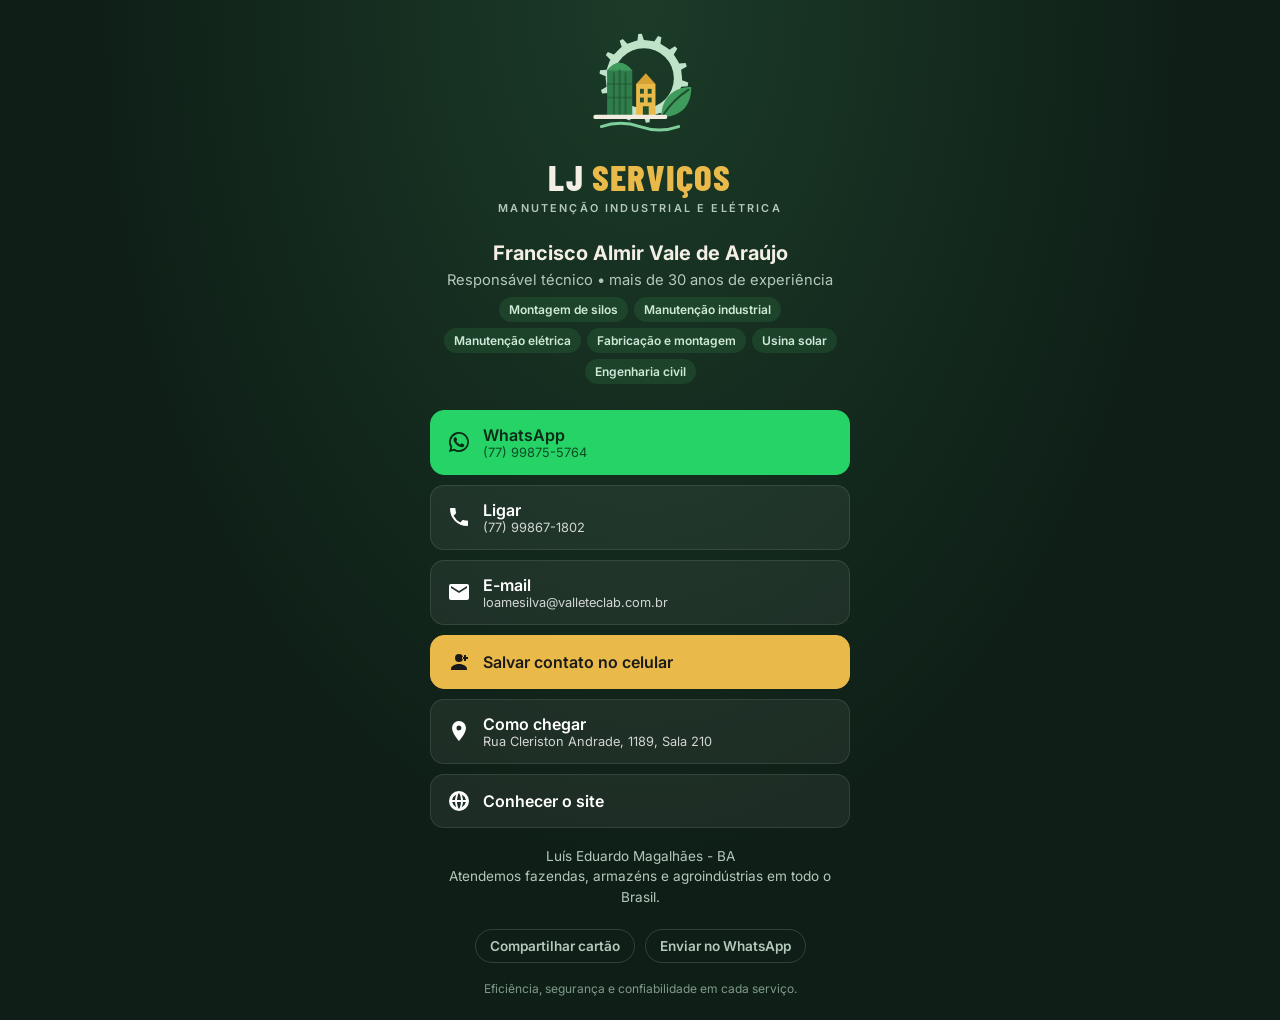
==== cartao.html @ 7dff913b "Adiciona cartão digital para compartilhamento Página cartao.html com botões de WhatsApp, ligar, e-ma" ====
<!DOCTYPE html>
<html lang="pt-BR">
<head>
  <meta charset="UTF-8">
  <meta name="viewport" content="width=device-width, initial-scale=1.0">
  <title>Cartão digital | LJ Serviços</title>
  <meta name="description" content="Cartão digital da LJ Serviços: manutenção industrial e elétrica, montagem de silos, fabricação e engenharia para o agronegócio. Luís Eduardo Magalhães - BA.">
  <meta property="og:title" content="LJ Serviços | Cartão digital">
  <meta property="og:description" content="Francisco Almir Vale de Araújo. Manutenção industrial e elétrica, montagem de silos e engenharia para o agro. Toque para salvar o contato.">
  <meta property="og:type" content="profile">
  <meta property="og:image" content="https://site-production-16ce.up.railway.app/assets/brand/cartao-lj-servicos-og.png">
  <meta property="og:url" content="https://site-production-16ce.up.railway.app/cartao.html">
  <meta name="theme-color" content="#1f4d2e">
  <link rel="icon" href="assets/img/favicon.svg" type="image/svg+xml">
  <link rel="preconnect" href="https://fonts.googleapis.com">
  <link rel="preconnect" href="https://fonts.gstatic.com" crossorigin>
  <link href="https://fonts.googleapis.com/css2?family=Barlow+Condensed:wght@700;800&family=Inter:wght@400;500;600;700&display=swap" rel="stylesheet">
  <style>
    :root { --green: #1f4d2e; --green-2: #2f7d4a; --leaf: #3f9b5b; --gold: #e9b949; --bg: #0f1f17; --text: #f4efe4; --muted: #b4c9bb; }
    * { box-sizing: border-box; }
    html, body { margin: 0; }
    body { font-family: Inter, system-ui, sans-serif; background: radial-gradient(ellipse at 50% 0%, #1b3b28, var(--bg) 60%); color: var(--text); min-height: 100vh; display: flex; align-items: center; justify-content: center; padding: 24px 16px; }
    .card { width: 100%; max-width: 420px; text-align: center; }
    .mark { width: 120px; height: 120px; margin: 0 auto 10px; }
    .brand { font-family: "Barlow Condensed", Inter, sans-serif; font-weight: 800; font-size: 2.3rem; letter-spacing: .03em; text-transform: uppercase; line-height: 1; }
    .brand span { color: var(--gold); }
    .tag { font-size: .68rem; letter-spacing: .2em; text-transform: uppercase; color: var(--muted); font-weight: 600; margin-top: 6px; }
    .person { margin: 26px 0 6px; font-weight: 700; font-size: 1.25rem; }
    .role { color: var(--muted); font-size: .92rem; }
    .actions { display: grid; gap: 10px; margin: 26px 0 18px; }
    .btn { display: flex; align-items: center; gap: 12px; padding: 14px 16px; border-radius: 14px; background: rgba(255,255,255,.06); border: 1px solid rgba(255,255,255,.1); color: #fff; text-decoration: none; font-weight: 600; font-size: 1rem; transition: .15s; }
    .btn:active { transform: scale(.98); }
    .btn:hover { background: rgba(255,255,255,.1); }
    .btn svg { width: 24px; height: 24px; flex-shrink: 0; fill: currentColor; }
    .btn--wa { background: #25d366; border-color: #25d366; color: #0b2b16; }
    .btn--wa:hover { background: #30e072; }
    .btn--gold { background: var(--gold); border-color: var(--gold); color: #1a1a1a; }
    .btn--gold:hover { background: #f3c85c; }
    .btn small { display: block; font-weight: 400; font-size: .8rem; opacity: .8; }
    .btn > span { text-align: left; }
    .services { display: flex; flex-wrap: wrap; justify-content: center; gap: 6px; margin-top: 8px; }
    .services li { list-style: none; font-size: .75rem; font-weight: 600; padding: 5px 10px; border-radius: 999px; background: rgba(63,155,91,.18); color: #cfe9d8; }
    .services { padding: 0; }
    .addr { color: var(--muted); font-size: .85rem; margin-top: 18px; line-height: 1.5; }
    .share { margin-top: 22px; display: flex; gap: 10px; justify-content: center; }
    .share button, .share a { font: inherit; font-size: .85rem; font-weight: 600; color: var(--muted); background: none; border: 1px solid rgba(255,255,255,.15); border-radius: 999px; padding: 8px 14px; cursor: pointer; text-decoration: none; }
    .share button:hover, .share a:hover { color: #fff; border-color: #fff; }
    .foot { margin-top: 18px; font-size: .75rem; color: #7f9a88; }
    .foot a { color: inherit; }
  </style>
</head>
<body>
  <main class="card">
    <img class="mark" src="assets/img/logo-lj-dark.svg" alt="LJ Serviços">
    <div class="brand">LJ <span>Serviços</span></div>
    <div class="tag">Manutenção Industrial e Elétrica</div>

    <div class="person">Francisco Almir Vale de Araújo</div>
    <div class="role">Responsável técnico &bull; mais de 30 anos de experiência</div>

    <ul class="services">
      <li>Montagem de silos</li><li>Manutenção industrial</li><li>Manutenção elétrica</li><li>Fabricação e montagem</li><li>Usina solar</li><li>Engenharia civil</li>
    </ul>

    <div class="actions">
      <a class="btn btn--wa" href="https://wa.me/5577998755764?text=Ol%C3%A1!%20Recebi%20o%20cart%C3%A3o%20digital%20da%20LJ%20Servi%C3%A7os%20e%20gostaria%20de%20um%20or%C3%A7amento." target="_blank" rel="noopener">
        <svg viewBox="0 0 24 24"><path d="M12 2a10 10 0 0 0-8.6 15.1L2 22l5-1.3A10 10 0 1 0 12 2Zm0 18.2a8.2 8.2 0 0 1-4.2-1.2l-.3-.2-3 .8.8-2.9-.2-.3A8.2 8.2 0 1 1 12 20.2Zm4.5-6.1c-.2-.1-1.5-.7-1.7-.8-.2-.1-.4-.1-.6.1-.2.2-.6.8-.8 1-.1.2-.3.2-.5.1-.7-.3-1.5-.7-2.2-1.4-.6-.6-1-1.2-1.3-1.8-.1-.2 0-.4.1-.5l.4-.5.2-.4c.1-.2 0-.3 0-.4l-.8-1.8c-.2-.5-.4-.4-.6-.4h-.5c-.2 0-.5.1-.7.3-.2.3-.9.9-.9 2.2s1 2.5 1.1 2.7c.1.2 1.9 2.9 4.6 4.1 1.7.7 2.3.8 3.1.6.5-.1 1.5-.6 1.7-1.2.2-.6.2-1.1.1-1.2 0-.1-.2-.2-.4-.3Z"/></svg>
        <span>WhatsApp<small>(77) 99875-5764</small></span>
      </a>
      <a class="btn" href="tel:+5577998671802">
        <svg viewBox="0 0 24 24"><path d="M6.6 10.8a15.1 15.1 0 0 0 6.6 6.6l2.2-2.2c.3-.3.7-.4 1-.2 1.1.4 2.3.6 3.6.6.6 0 1 .4 1 1V20c0 .6-.4 1-1 1A17 17 0 0 1 3 4c0-.6.4-1 1-1h3.5c.6 0 1 .4 1 1 0 1.3.2 2.5.6 3.6.1.3 0 .7-.2 1l-2.3 2.2Z"/></svg>
        <span>Ligar<small>(77) 99867-1802</small></span>
      </a>
      <a class="btn" href="mailto:loamesilva@valleteclab.com.br">
        <svg viewBox="0 0 24 24"><path d="M20 4H4a2 2 0 0 0-2 2v12a2 2 0 0 0 2 2h16a2 2 0 0 0 2-2V6a2 2 0 0 0-2-2Zm0 4-8 5-8-5V6l8 5 8-5v2Z"/></svg>
        <span>E-mail<small>loamesilva@valleteclab.com.br</small></span>
      </a>
      <a class="btn btn--gold" href="assets/lj-servicos.vcf" download="LJ-Servicos-Francisco-Almir.vcf">
        <svg viewBox="0 0 24 24"><path d="M12 12a4 4 0 1 0 0-8 4 4 0 0 0 0 8Zm0 2c-3.3 0-8 1.7-8 5v1h16v-1c0-3.3-4.7-5-8-5Zm7-9v2h2v2h-2v2h-2V9h-2V7h2V5h2Z"/></svg>
        <span>Salvar contato no celular</span>
      </a>
      <a class="btn" href="https://www.google.com/maps/search/?api=1&query=Rua+Cleriston+Andrade%2C+1189%2C+Lu%C3%ADs+Eduardo+Magalh%C3%A3es+-+BA" target="_blank" rel="noopener">
        <svg viewBox="0 0 24 24"><path d="M12 2a7 7 0 0 0-7 7c0 5.2 7 13 7 13s7-7.8 7-13a7 7 0 0 0-7-7Zm0 9.5A2.5 2.5 0 1 1 12 6.5a2.5 2.5 0 0 1 0 5Z"/></svg>
        <span>Como chegar<small>Rua Cleriston Andrade, 1189, Sala 210</small></span>
      </a>
      <a class="btn" href="index.html">
        <svg viewBox="0 0 24 24"><path d="M12 2a10 10 0 1 0 0 20 10 10 0 0 0 0-20Zm6.9 9h-2.9a15.7 15.7 0 0 0-1.4-5.4A8 8 0 0 1 18.9 11ZM12 4c.9 1.3 1.7 3.3 2 7h-4c.3-3.7 1.1-5.7 2-7ZM5.1 13h2.9c.2 2.1.7 3.9 1.4 5.4A8 8 0 0 1 5.1 13Zm2.9-2H5.1a8 8 0 0 1 4.3-5.4C8.7 7.1 8.2 8.9 8 11Zm4 9c-.9-1.3-1.7-3.3-2-7h4c-.3 3.7-1.1 5.7-2 7Zm2.6-1.6c.7-1.5 1.2-3.3 1.4-5.4h2.9a8 8 0 0 1-4.3 5.4Z"/></svg>
        <span>Conhecer o site</span>
      </a>
    </div>

    <div class="addr">Luís Eduardo Magalhães - BA<br>Atendemos fazendas, armazéns e agroindústrias em todo o Brasil.</div>

    <div class="share">
      <button type="button" id="btnShare">Compartilhar cartão</button>
      <a href="https://wa.me/?text=Cart%C3%A3o%20digital%20LJ%20Servi%C3%A7os%20-%20Manuten%C3%A7%C3%A3o%20Industrial%20e%20El%C3%A9trica%3A%20https%3A%2F%2Fsite-production-16ce.up.railway.app%2Fcartao.html" target="_blank" rel="noopener">Enviar no WhatsApp</a>
    </div>
    <div class="foot">Eficiência, segurança e confiabilidade em cada serviço.</div>
  </main>
  <script>
    (function () {
      var b = document.getElementById("btnShare");
      var data = { title: "LJ Serviços - Cartão digital", text: "Manutenção Industrial e Elétrica para o agro. Francisco Almir Vale de Araújo.", url: location.href };
      if (navigator.share) {
        b.addEventListener("click", function () { navigator.share(data).catch(function () {}); });
      } else {
        b.addEventListener("click", function () {
          (navigator.clipboard ? navigator.clipboard.writeText(location.href) : Promise.reject()).then(function () { b.textContent = "Link copiado!"; }, function () { prompt("Copie o link:", location.href); });
        });
      }
    })();
  </script>
</body>
</html>
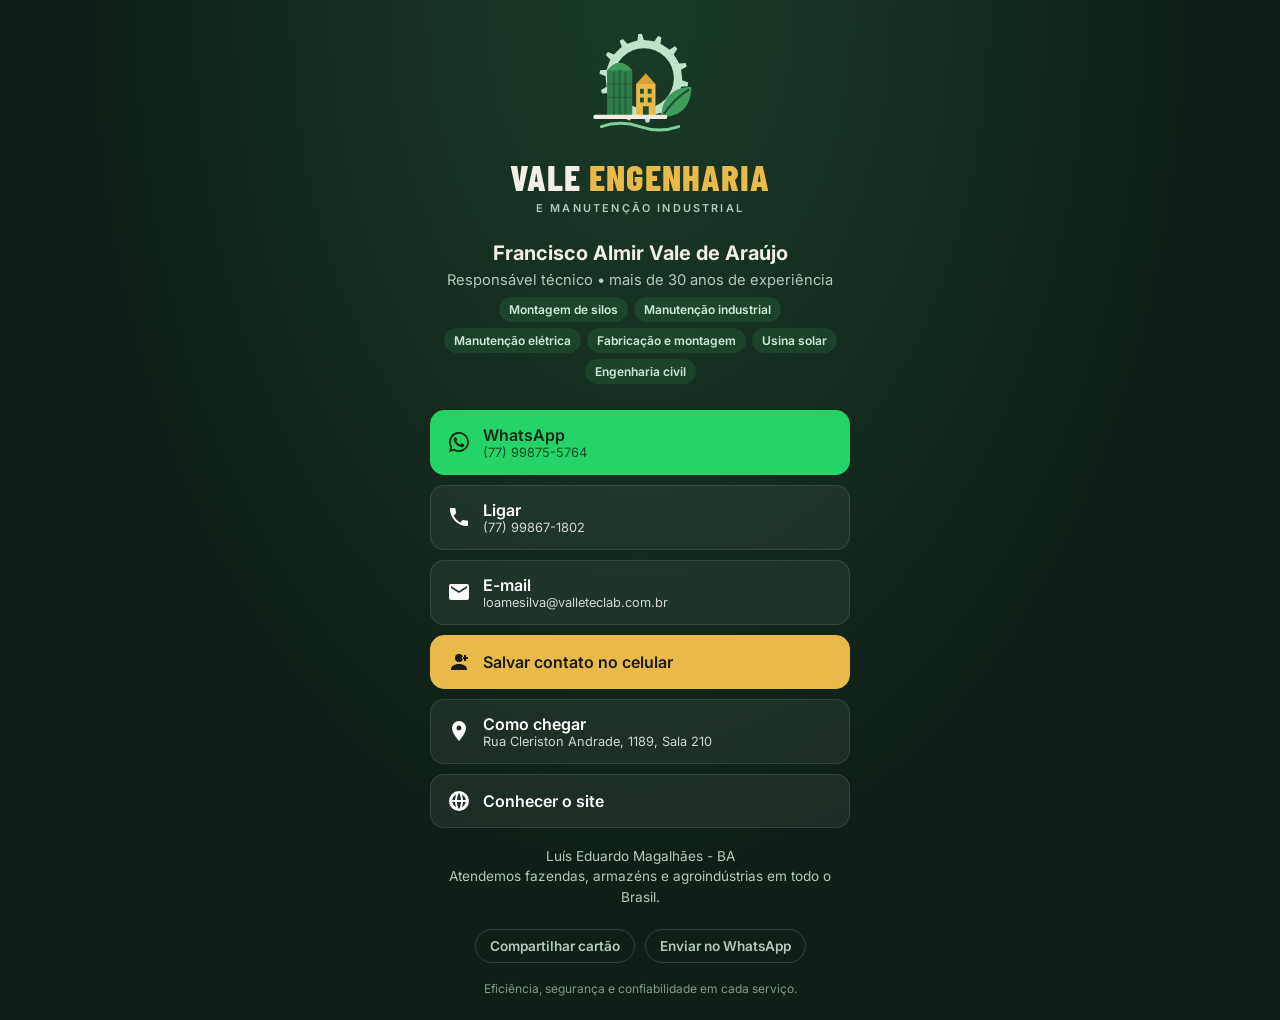
==== commit 0a937f44: "Renomeia a marca para Vale Engenharia e Manutenção Industrial Atualiza nome, títulos, textos, cartão" ====
--- a/cartao.html
+++ b/cartao.html
@@ -3,12 +3,12 @@
 <head>
   <meta charset="UTF-8">
   <meta name="viewport" content="width=device-width, initial-scale=1.0">
-  <title>Cartão digital | LJ Serviços</title>
-  <meta name="description" content="Cartão digital da LJ Serviços: manutenção industrial e elétrica, montagem de silos, fabricação e engenharia para o agronegócio. Luís Eduardo Magalhães - BA.">
-  <meta property="og:title" content="LJ Serviços | Cartão digital">
-  <meta property="og:description" content="Francisco Almir Vale de Araújo. Manutenção industrial e elétrica, montagem de silos e engenharia para o agro. Toque para salvar o contato.">
+  <title>Cartão digital | Vale Engenharia e Manutenção Industrial</title>
+  <meta name="description" content="Cartão digital da Vale Engenharia e Manutenção Industrial: montagem de silos, manutenção industrial e elétrica, fabricação e engenharia para o agronegócio. Luís Eduardo Magalhães - BA.">
+  <meta property="og:title" content="Vale Engenharia | Cartão digital">
+  <meta property="og:description" content="Francisco Almir Vale de Araújo. Montagem de silos, manutenção industrial e elétrica e engenharia para o agro. Toque para salvar o contato.">
   <meta property="og:type" content="profile">
-  <meta property="og:image" content="https://site-production-16ce.up.railway.app/assets/brand/cartao-lj-servicos-og.png">
+  <meta property="og:image" content="https://site-production-16ce.up.railway.app/assets/brand/cartao-vale-engenharia-og.png">
   <meta property="og:url" content="https://site-production-16ce.up.railway.app/cartao.html">
   <meta name="theme-color" content="#1f4d2e">
   <link rel="icon" href="assets/img/favicon.svg" type="image/svg+xml">
@@ -51,9 +51,9 @@
 </head>
 <body>
   <main class="card">
-    <img class="mark" src="assets/img/logo-lj-dark.svg" alt="LJ Serviços">
-    <div class="brand">LJ <span>Serviços</span></div>
-    <div class="tag">Manutenção Industrial e Elétrica</div>
+    <img class="mark" src="assets/img/logo-vale-dark.svg" alt="Vale Engenharia">
+    <div class="brand">Vale <span>Engenharia</span></div>
+    <div class="tag">e Manutenção Industrial</div>
 
     <div class="person">Francisco Almir Vale de Araújo</div>
     <div class="role">Responsável técnico &bull; mais de 30 anos de experiência</div>
@@ -63,7 +63,7 @@
     </ul>
 
     <div class="actions">
-      <a class="btn btn--wa" href="https://wa.me/5577998755764?text=Ol%C3%A1!%20Recebi%20o%20cart%C3%A3o%20digital%20da%20LJ%20Servi%C3%A7os%20e%20gostaria%20de%20um%20or%C3%A7amento." target="_blank" rel="noopener">
+      <a class="btn btn--wa" href="https://wa.me/5577998755764?text=Ol%C3%A1!%20Recebi%20o%20cart%C3%A3o%20digital%20da%20Vale%20Engenharia%20e%20gostaria%20de%20um%20or%C3%A7amento." target="_blank" rel="noopener">
         <svg viewBox="0 0 24 24"><path d="M12 2a10 10 0 0 0-8.6 15.1L2 22l5-1.3A10 10 0 1 0 12 2Zm0 18.2a8.2 8.2 0 0 1-4.2-1.2l-.3-.2-3 .8.8-2.9-.2-.3A8.2 8.2 0 1 1 12 20.2Zm4.5-6.1c-.2-.1-1.5-.7-1.7-.8-.2-.1-.4-.1-.6.1-.2.2-.6.8-.8 1-.1.2-.3.2-.5.1-.7-.3-1.5-.7-2.2-1.4-.6-.6-1-1.2-1.3-1.8-.1-.2 0-.4.1-.5l.4-.5.2-.4c.1-.2 0-.3 0-.4l-.8-1.8c-.2-.5-.4-.4-.6-.4h-.5c-.2 0-.5.1-.7.3-.2.3-.9.9-.9 2.2s1 2.5 1.1 2.7c.1.2 1.9 2.9 4.6 4.1 1.7.7 2.3.8 3.1.6.5-.1 1.5-.6 1.7-1.2.2-.6.2-1.1.1-1.2 0-.1-.2-.2-.4-.3Z"/></svg>
         <span>WhatsApp<small>(77) 99875-5764</small></span>
       </a>
@@ -75,7 +75,7 @@
         <svg viewBox="0 0 24 24"><path d="M20 4H4a2 2 0 0 0-2 2v12a2 2 0 0 0 2 2h16a2 2 0 0 0 2-2V6a2 2 0 0 0-2-2Zm0 4-8 5-8-5V6l8 5 8-5v2Z"/></svg>
         <span>E-mail<small>loamesilva@valleteclab.com.br</small></span>
       </a>
-      <a class="btn btn--gold" href="assets/lj-servicos.vcf" download="LJ-Servicos-Francisco-Almir.vcf">
+      <a class="btn btn--gold" href="assets/vale-engenharia.vcf" download="Vale-Engenharia-Francisco-Almir.vcf">
         <svg viewBox="0 0 24 24"><path d="M12 12a4 4 0 1 0 0-8 4 4 0 0 0 0 8Zm0 2c-3.3 0-8 1.7-8 5v1h16v-1c0-3.3-4.7-5-8-5Zm7-9v2h2v2h-2v2h-2V9h-2V7h2V5h2Z"/></svg>
         <span>Salvar contato no celular</span>
       </a>
@@ -93,14 +93,14 @@
 
     <div class="share">
       <button type="button" id="btnShare">Compartilhar cartão</button>
-      <a href="https://wa.me/?text=Cart%C3%A3o%20digital%20LJ%20Servi%C3%A7os%20-%20Manuten%C3%A7%C3%A3o%20Industrial%20e%20El%C3%A9trica%3A%20https%3A%2F%2Fsite-production-16ce.up.railway.app%2Fcartao.html" target="_blank" rel="noopener">Enviar no WhatsApp</a>
+      <a href="https://wa.me/?text=Cart%C3%A3o%20digital%20Vale%20Engenharia%20e%20Manuten%C3%A7%C3%A3o%20Industrial%3A%20https%3A%2F%2Fsite-production-16ce.up.railway.app%2Fcartao.html" target="_blank" rel="noopener">Enviar no WhatsApp</a>
     </div>
     <div class="foot">Eficiência, segurança e confiabilidade em cada serviço.</div>
   </main>
   <script>
     (function () {
       var b = document.getElementById("btnShare");
-      var data = { title: "LJ Serviços - Cartão digital", text: "Manutenção Industrial e Elétrica para o agro. Francisco Almir Vale de Araújo.", url: location.href };
+      var data = { title: "Vale Engenharia - Cartão digital", text: "Montagem de silos e manutenção industrial para o agro. Francisco Almir Vale de Araújo.", url: location.href };
       if (navigator.share) {
         b.addEventListener("click", function () { navigator.share(data).catch(function () {}); });
       } else {
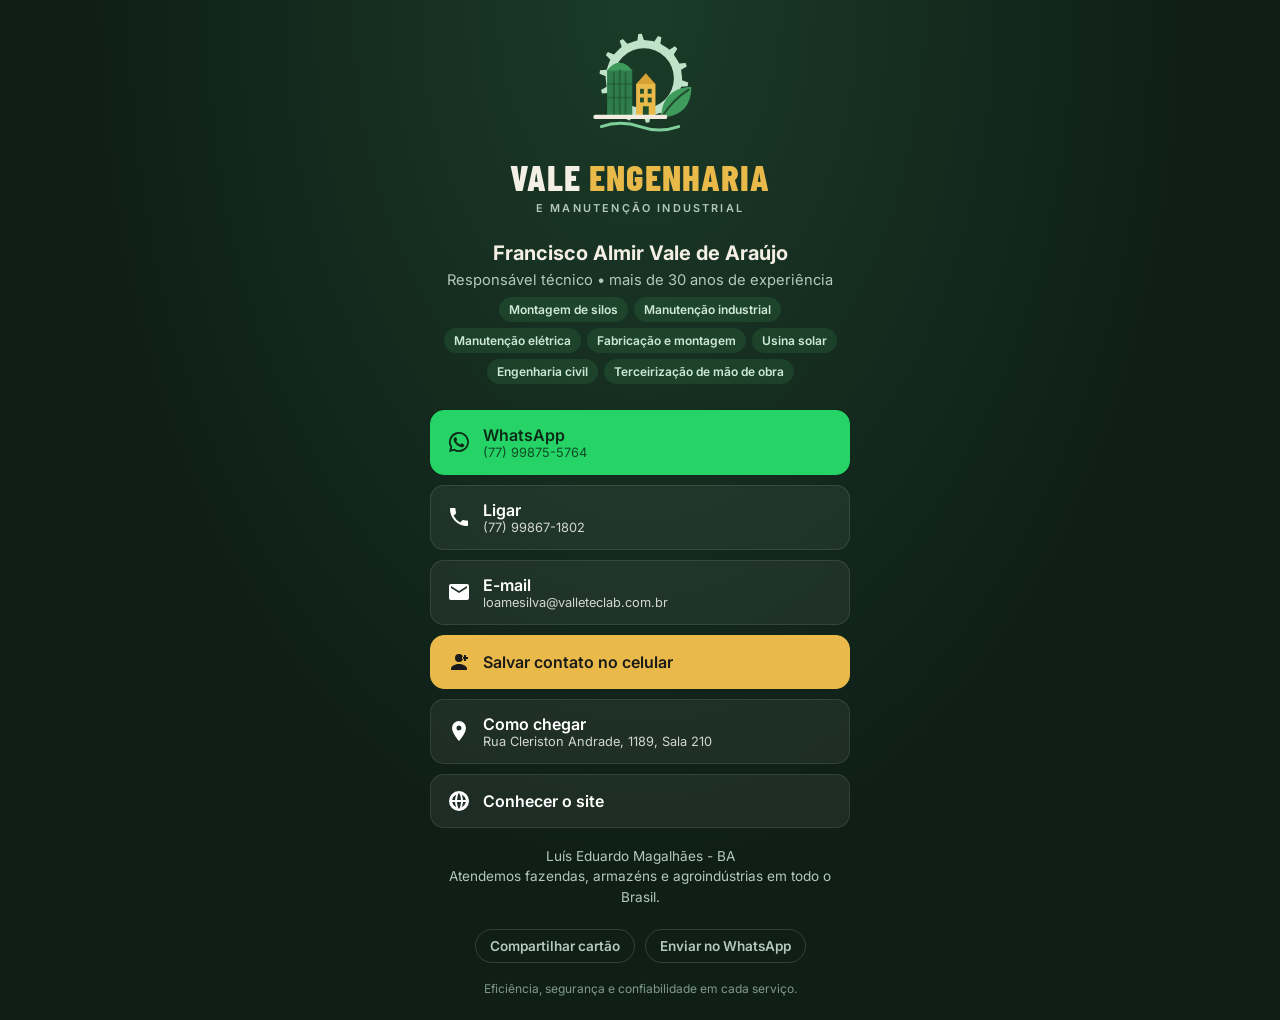
==== commit cb2f5be1: "Adiciona serviço de terceirização de mão de obra em destaque Nova seção com cozinheiros, porteiros, " ====
--- a/cartao.html
+++ b/cartao.html
@@ -12,6 +12,8 @@
   <meta property="og:url" content="https://site-production-16ce.up.railway.app/cartao.html">
   <meta name="theme-color" content="#1f4d2e">
   <link rel="icon" href="assets/img/favicon.svg" type="image/svg+xml">
+  <link rel="icon" href="assets/img/favicon-32.png" sizes="32x32" type="image/png">
+  <link rel="apple-touch-icon" href="assets/img/favicon-180.png">
   <link rel="preconnect" href="https://fonts.googleapis.com">
   <link rel="preconnect" href="https://fonts.gstatic.com" crossorigin>
   <link href="https://fonts.googleapis.com/css2?family=Barlow+Condensed:wght@700;800&family=Inter:wght@400;500;600;700&display=swap" rel="stylesheet">
@@ -59,7 +61,7 @@
     <div class="role">Responsável técnico &bull; mais de 30 anos de experiência</div>
 
     <ul class="services">
-      <li>Montagem de silos</li><li>Manutenção industrial</li><li>Manutenção elétrica</li><li>Fabricação e montagem</li><li>Usina solar</li><li>Engenharia civil</li>
+      <li>Montagem de silos</li><li>Manutenção industrial</li><li>Manutenção elétrica</li><li>Fabricação e montagem</li><li>Usina solar</li><li>Engenharia civil</li><li>Terceirização de mão de obra</li>
     </ul>
 
     <div class="actions">
